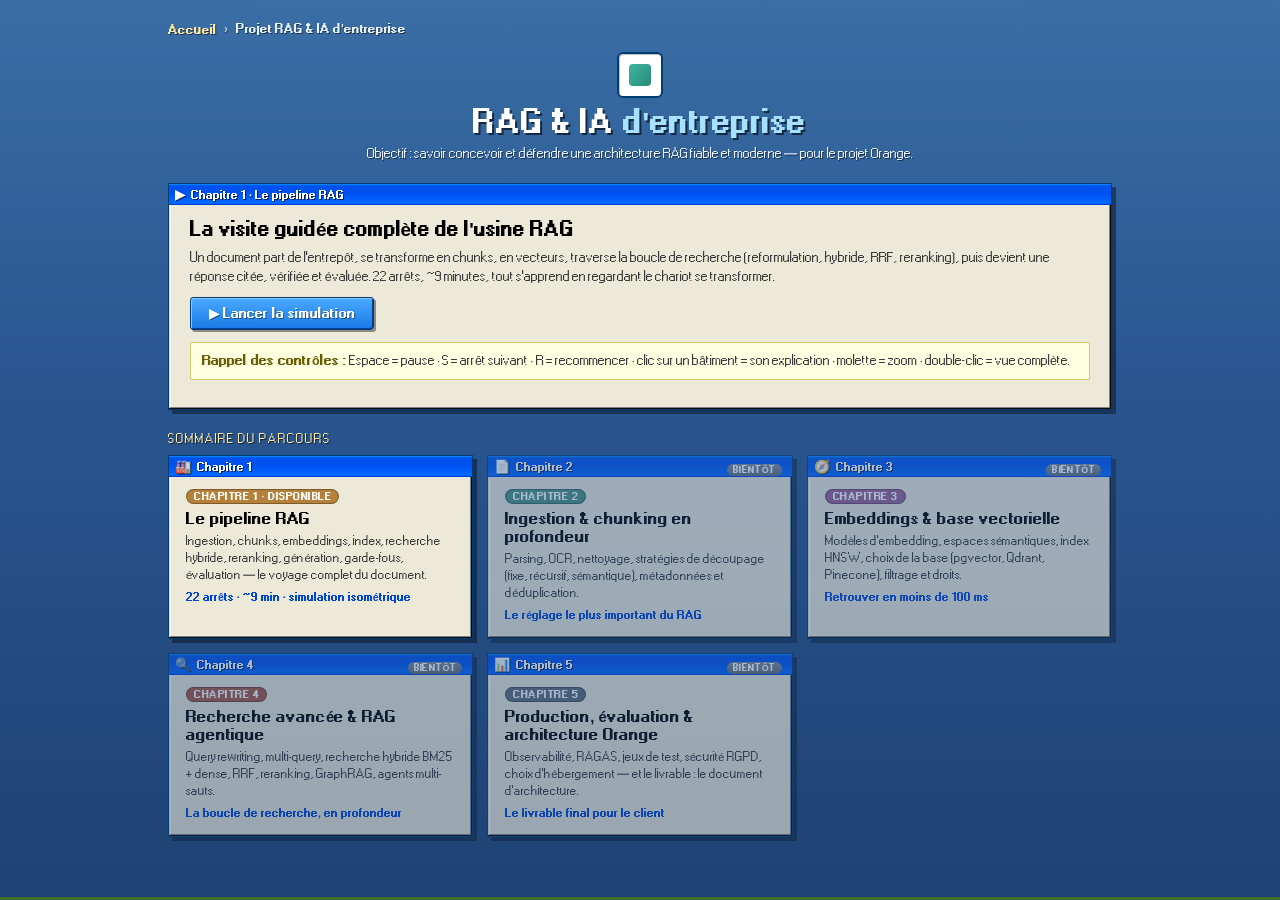
==== projets/rag/index.html @ 38a042ea "RAGTycoon v7.4 — portail renommé « La Machine à Comprendre » + avatar pixel-art de l'utilisateur en " ====
<!doctype html>
<html lang="fr" class="portal">
<head>
<meta charset="utf-8" />
<meta name="viewport" content="width=device-width, initial-scale=1, viewport-fit=cover" />
<title>RAG &amp; IA d'entreprise — RAGTycoon</title>
<meta name="description" content="Projet RAG & IA d'entreprise : apprendre en fabriquant une architecture RAG de niveau entreprise. Chapitres interactifs en simulation isométrique." />
<link rel="stylesheet" href="../../css/xp.css?v=11" />
<link rel="stylesheet" href="../../css/styles.css?v=11" />
<link rel="icon" href="data:image/svg+xml,%3Csvg xmlns='http://www.w3.org/2000/svg' viewBox='0 0 32 32'%3E%3Crect width='32' height='32' rx='5' fill='%232f3945'/%3E%3Crect x='9' y='9' width='14' height='14' rx='2' fill='%233fb5a0'/%3E%3C/svg%3E" />
</head>
<body>
<div class="portal-wrap">

  <div class="breadcrumb">
    <a href="../../index.html">Accueil</a><span class="sep">›</span>
    <span>Projet RAG &amp; IA d'entreprise</span>
  </div>

  <div class="portal-head">
    <div class="logo" aria-hidden="true"></div>
    <h1>RAG &amp; IA <span>d'entreprise</span></h1>
    <p>Objectif : savoir concevoir et défendre une architecture RAG fiable et moderne — pour le projet Orange.</p>
  </div>

  <div class="chapter-hero">
    <div class="xp-titlebar">
      <span class="xp-title-icon">▶</span>
      <span>Chapitre 1 · Le pipeline RAG</span>
    </div>
    <div class="hero-inner">
      <h2>La visite guidée complète de l'usine RAG</h2>
      <p>Un document part de l'entrepôt, se transforme en chunks, en vecteurs, traverse la boucle de recherche (reformulation,
        hybride, RRF, reranking), puis devient une réponse citée, vérifiée et évaluée. 22 arrêts, ~9 minutes, tout s'apprend en
        regardant le chariot se transformer.</p>
      <a class="cta" href="ch1-pipeline-rag/index.html">▶ Lancer la simulation</a>
      <p class="controls-hint" style="margin-top:12px"><b>Rappel des contrôles :</b> Espace = pause · S = arrêt suivant · R = recommencer ·
        clic sur un bâtiment = son explication · molette = zoom · double-clic = vue complète.</p>
    </div>
  </div>

  <div class="section-title">Sommaire du parcours</div>
  <div class="card-grid">

    <div class="card">
      <div class="xp-titlebar">
        <span class="xp-title-icon">🏭</span>
        <span>Chapitre 1</span>
      </div>
      <div class="card-inner">
        <span class="card-tag tag-ch1">Chapitre 1 · Disponible</span>
        <h3>Le pipeline RAG</h3>
        <p>Ingestion, chunks, embeddings, index, recherche hybride, reranking, génération, garde-fous, évaluation — le voyage complet du document.</p>
        <div class="card-meta">22 arrêts · ~9 min · simulation isométrique</div>
      </div>
    </div>

    <div class="card disabled">
      <span class="badge-soon">Bientôt</span>
      <div class="xp-titlebar">
        <span class="xp-title-icon">📄</span>
        <span>Chapitre 2</span>
      </div>
      <div class="card-inner">
        <span class="card-tag tag-ch2">Chapitre 2</span>
        <h3>Ingestion &amp; chunking en profondeur</h3>
        <p>Parsing, OCR, nettoyage, stratégies de découpage (fixe, récursif, sémantique), métadonnées et déduplication.</p>
        <div class="card-meta">Le réglage le plus important du RAG</div>
      </div>
    </div>

    <div class="card disabled">
      <span class="badge-soon">Bientôt</span>
      <div class="xp-titlebar">
        <span class="xp-title-icon">🧭</span>
        <span>Chapitre 3</span>
      </div>
      <div class="card-inner">
        <span class="card-tag tag-ch3">Chapitre 3</span>
        <h3>Embeddings &amp; base vectorielle</h3>
        <p>Modèles d'embedding, espaces sémantiques, index HNSW, choix de la base (pgvector, Qdrant, Pinecone), filtrage et droits.</p>
        <div class="card-meta">Retrouver en moins de 100 ms</div>
      </div>
    </div>

    <div class="card disabled">
      <span class="badge-soon">Bientôt</span>
      <div class="xp-titlebar">
        <span class="xp-title-icon">🔍</span>
        <span>Chapitre 4</span>
      </div>
      <div class="card-inner">
        <span class="card-tag tag-ch4">Chapitre 4</span>
        <h3>Recherche avancée &amp; RAG agentique</h3>
        <p>Query rewriting, multi-query, recherche hybride BM25 + dense, RRF, reranking, GraphRAG, agents multi-sauts.</p>
        <div class="card-meta">La boucle de recherche, en profondeur</div>
      </div>
    </div>

    <div class="card disabled">
      <span class="badge-soon">Bientôt</span>
      <div class="xp-titlebar">
        <span class="xp-title-icon">📊</span>
        <span>Chapitre 5</span>
      </div>
      <div class="card-inner">
        <span class="card-tag tag-ch5">Chapitre 5</span>
        <h3>Production, évaluation &amp; architecture Orange</h3>
        <p>Observabilité, RAGAS, jeux de test, sécurité RGPD, choix d'hébergement — et le livrable : le document d'architecture.</p>
        <div class="card-meta">Le livrable final pour le client</div>
      </div>
    </div>

  </div>

</div>
</body>
</html>
---- css/styles.css ----
/* RAGTycoon: park management chrome over a full screen canvas.
   Windows XP Luna theme (XP.css by botoxparty), applied to the dock, the HUD,
   the guide window, the tooltip and the portal pages. The park canvas itself
   keeps its chunky isometric look. Load AFTER xp.css so overrides win. */

:root {
  --xp-blue-dark:  #003dd7;
  --xp-blue-mid:   #0997ff;
  --xp-panel:      #ece9d8;
  --xp-panel-light:#fffef0;
  --xp-btn:        #ecebe5;
  --xp-btn-top:    #fff;
  --xp-ink:        #222;
  --xp-blue-ink:   #0046d5;
  --xp-border:     #0a0a0a;
  --xp-grey:       #7f9db9;
  --act1: #b5803a;
  --act2: #6d7fa8;
  --act3: #4a8f7c;
  --act4: #9a5d8f;
  --act5: #a8563f;
  --shadow: rgba(0, 0, 0, 0.4);
}

* { box-sizing: border-box; }

html, body {
  margin: 0; height: 100%; overflow: hidden;
  font-family: "Pixelated MS Sans Serif", Tahoma, "Segoe UI", Arial, sans-serif;
  font-size: 12px;
  color: var(--xp-ink);
  background: #3f6b2c;
  -webkit-text-size-adjust: 100%;
}

/* the desktop behind everything: classic XP blue gradient */
html.portal, html.portal body { overflow: auto; height: auto; min-height: 100%; }
body {
  background: linear-gradient(180deg, #3a6ea5 0%, #2a5791 40%, #1e4273 100%);
}

#stage { position: fixed; inset: 0; display: block; cursor: grab; touch-action: none; }
#stage.dragging { cursor: grabbing; }

/* ---------- XP bevels (the 3D chunky borders) ---------- */

.xp-outset {
  box-shadow: inset -1px -1px #0a0a0a, inset 1px 1px #fff,
              inset -2px -2px #808080, inset 2px 2px #dfdfdf;
}
.xp-inset {
  box-shadow: inset -1px -1px #fff, inset 1px 1px #808080,
              inset -2px -2px #dfdfdf, inset 2px 2px #0a0a0a;
}
.xp-window {
  background: var(--xp-panel);
  box-shadow: inset -1px -1px #0a0a0a, inset 1px 1px #dfdfdf,
              inset -2px -2px #808080, inset 2px 2px #fff,
              4px 4px 0 var(--shadow);
  padding: 3px;
}
.xp-titlebar {
  font-size: 11px; font-weight: bold; color: #fff;
  padding: 3px 3px 3px 6px;
  display: flex; align-items: center; gap: 6px;
  background: linear-gradient(180deg, #0997ff, #0053ee 8%, #0050ee 40%,
              #06f 88%, #06f 93%, #005bff 95%, #003dd7 96%, #003dd7);
  text-shadow: 1px 1px 0 rgba(0,0,0,0.6);
  margin: -3px -3px 0 -3px;
}
.xp-titlebar .xp-title-icon { font-size: 13px; }
.xp-titlebar .xp-title-spacer { flex: 1; }
.xp-titlebar .xp-tb-btn {
  width: 20px; height: 18px; min-width: 0; min-height: 0; padding: 0;
  font-size: 11px; line-height: 1; font-weight: bold;
  background: linear-gradient(180deg, #fff, #ecebe5 86%, #d8d0c4);
  border: 1px solid #003d74; border-radius: 0;
  box-shadow: inset 1px 1px #fff, inset -1px -1px #808080;
  color: #000; cursor: default;
}
.xp-titlebar .xp-tb-btn:hover { background: linear-gradient(180deg, #fff, #f6f3ed 86%, #e4ded2); }

/* ---------- buttons (XP look, keeps our sizes) ---------- */

.btn, .icon, .zoomer button {
  font-family: inherit;
  font-weight: bold;
  font-size: 12px;
  color: var(--xp-ink);
  cursor: pointer;
  background: linear-gradient(180deg, #fff, #ecebe5 86%, #d8d0c4);
  border: 1px solid #003c74;
  border-radius: 3px;
  box-shadow: inset 1px 1px #fff, inset -1px -1px #808080;
  padding: 4px 12px;
  min-width: 0; min-height: 23px;
  text-decoration: none;
  display: inline-flex; align-items: center; justify-content: center; gap: 6px;
}
.btn:hover, .icon:hover, .zoomer button:hover {
  background: linear-gradient(180deg, #fff, #f6f3ed 86%, #e4ded2);
}
.btn:active, .icon:active, .zoomer button:active {
  background: linear-gradient(180deg, #d8d0c4, #ecebe5);
  box-shadow: inset 1px 1px #808080, inset -1px -1px #fff;
  transform: translate(1px, 1px);
}
.btn:focus, .icon:focus, .zoomer button:focus { outline: 1px dotted #000; outline-offset: -4px; }
.btn.primary { background: linear-gradient(180deg, #eaf4ff, #cfe4fc 60%, #a8cdf5); border-color: #003c74; }

.icon { width: 40px; height: 40px; padding: 0; font-size: 14px; min-width: 0; }
.zoomer button { width: 30px; height: 30px; padding: 0; font-size: 14px; min-width: 0; }

/* ---------- topbar (an XP title bar) ---------- */

.topbar {
  position: fixed; top: 0; left: 0; right: 0; z-index: 30;
  display: flex; align-items: center; gap: 10px;
  padding: 6px 10px;
  background: linear-gradient(180deg, #0997ff, #0053ee 8%, #0050ee 40%,
              #06f 88%, #06f 93%, #005bff 95%, #003dd7 96%, #003dd7);
  border-bottom: 2px solid #002b8f;
  box-shadow: 0 2px 0 var(--shadow);
}
.brand { display: flex; align-items: center; gap: 8px; margin-right: auto; min-width: 0; }
.logo {
  width: 24px; height: 24px; flex: none;
  background: #fff;
  border: 1px solid #003d74; border-radius: 3px;
  position: relative;
  box-shadow: inset 1px 1px 0 #c0c0c0;
}
.logo::after {
  content: ""; position: absolute; inset: 4px;
  background: linear-gradient(135deg, #3fb5a0, #2a8a7a); border-radius: 2px;
}
.brand-text { min-width: 0; }
.brand-text h1 {
  margin: 0; font-size: 16px; letter-spacing: 0; line-height: 1.1;
  color: #fff; font-weight: bold;
  text-shadow: 1px 1px 0 rgba(0,0,0,0.5);
}
.brand-text h1 span { color: #d6f0ff; }
.brand-text p {
  margin: 0; font-size: 11px; color: #e6f3ff;
  text-shadow: 1px 1px 0 rgba(0,0,0,0.4);
  white-space: nowrap; overflow: hidden; text-overflow: ellipsis;
}
.top-actions { display: flex; gap: 6px; flex: none; }
.top-actions .btn { border-color: #003d74; color: #fff; background: linear-gradient(180deg, #4aa9ff, #1a7ae6); text-shadow: 1px 1px 0 rgba(0,0,0,0.4); }
.top-actions .btn:hover { background: linear-gradient(180deg, #6dbaff, #3a8ff0); }

/* ---------- HUD (XP status pills) ---------- */

.hud {
  position: fixed; z-index: 20;
  top: 56px; left: 10px;
  display: flex; flex-wrap: wrap; gap: 6px; align-items: center;
  max-width: min(560px, calc(100vw - 24px));
}
.hud-item {
  display: flex; align-items: baseline; gap: 6px;
  padding: 3px 9px;
  background: var(--xp-panel);
  border: 1px solid #7f9db9;
  box-shadow: inset -1px -1px #fff, inset 1px 1px #808080,
              inset -2px -2px #dfdfdf, inset 2px 2px #0a0a0a;
  border-radius: 2px;
}
.hud-item .k { font-size: 10px; letter-spacing: 0; text-transform: uppercase; color: #0046d5; font-weight: bold; }
.hud-item .v { font-size: 12px; font-weight: bold; color: #000; }
.hud-note {
  padding: 3px 9px; font-size: 11px; font-weight: bold;
  color: #fff; text-shadow: 1px 1px 0 rgba(0,0,0,0.5);
  background: linear-gradient(180deg, #4aa9ff, #1a7ae6);
  border: 1px solid #003d74; border-radius: 2px;
}

/* ---------- zoom ---------- */

.zoomer {
  position: fixed; z-index: 20; left: 10px; top: 50%; transform: translateY(-50%);
  display: flex; flex-direction: column; gap: 5px;
}

/* ---------- the guide panel (an XP window) ---------- */

.guide {
  position: fixed; z-index: 25; top: 54px; right: 10px; bottom: 92px;
  width: 372px; max-width: calc(100vw - 24px);
  overflow-y: auto;
  background: var(--xp-panel);
  padding: 3px;
  border: 1px solid #003d74;
  box-shadow: inset -1px -1px #0a0a0a, inset 1px 1px #dfdfdf,
              inset -2px -2px #808080, inset 2px 2px #fff,
              4px 4px 0 var(--shadow);
}
.guide.hidden { display: none; }
.guide .xp-titlebar { margin: -3px -3px 0 -3px; }
.guide-body { padding: 10px 12px 14px; }

.eyebrow { margin-bottom: 6px; }
.chip {
  display: inline-block; font-size: 10px; font-weight: bold;
  letter-spacing: 0.3px; text-transform: uppercase;
  padding: 2px 9px; border-radius: 9px; color: #fff;
  border: 1px solid rgba(0,0,0,0.3);
}
.chip.act1 { background: var(--act1); }
.chip.act2 { background: var(--act2); }
.chip.act3 { background: var(--act3); }
.chip.act4 { background: var(--act4); }
.chip.act5 { background: var(--act5); }

.guide h2 { margin: 2px 0 4px; font-size: 17px; line-height: 1.15; color: #000; }
.lede { margin: 0 0 8px; font-size: 12.5px; font-weight: bold; color: #3a3a3a; line-height: 1.4; }

.dwell { margin: 6px 0 2px; }
.dwell .track {
  height: 10px; background: #fff; border: 1px solid #7f9db9;
  border-radius: 2px; overflow: hidden;
  box-shadow: inset 1px 1px 2px rgba(0,0,0,0.15);
}
.dwell .track i {
  display: block; height: 100%; width: 0%;
  background: repeating-linear-gradient(90deg, #fff 0, #fff 2px, transparent 0, transparent 10px),
              linear-gradient(180deg, #acedad 0, #7be47d 14%, #4cda50 28%, #2ed330 42%, #42d845 57%, #76e275 71%, #8fe791 85%, #fff);
  transition: width 80ms linear;
}
.dwell span { display: block; margin-top: 3px; font-size: 10.5px; color: #3a3a3a; font-style: italic; }

.guide-more { margin-top: 10px; }
.guide .body { font-size: 12px; line-height: 1.5; margin: 8px 0; }
.guide .tip {
  font-size: 11.5px; line-height: 1.45;
  background: #ffffe1; border: 1px solid #d4c96a; border-radius: 2px;
  padding: 8px 10px; margin: 8px 0;
}
.guide .tip b { color: #6a5c00; }

.pin-note {
  font-size: 11.5px; background: #d8e4ee; border: 1px solid var(--xp-grey);
  border-radius: 2px; padding: 6px 8px; margin: 8px 0;
}
.pin-note .link {
  background: none; border: none; padding: 0; font: inherit; font-weight: bold;
  color: #0046d5; cursor: pointer; text-decoration: underline;
}

.sec { margin-top: 12px; }
.sec h3 {
  font-size: 11px; text-transform: uppercase; letter-spacing: 0.4px;
  color: #0046d5; margin: 0 0 6px;
}
.sec h3 .hint { text-transform: none; letter-spacing: 0; font-weight: normal; font-size: 10px; display: block; color: #3a3a3a; }
.fine { font-size: 11px; color: #3a3a3a; line-height: 1.5; }

.stop-list { display: flex; flex-wrap: wrap; gap: 4px; }
.stop-chip {
  font: inherit; font-size: 11px; font-weight: bold;
  cursor: pointer; color: #000;
  background: linear-gradient(180deg, #fff, #ecebe5 86%, #d8d0c4);
  border: 1px solid #7f9db9; border-radius: 10px; padding: 2px 8px;
}
.stop-chip i {
  font-style: normal; display: inline-block; min-width: 14px; height: 14px; line-height: 14px;
  text-align: center; border-radius: 50%; background: #4a6072; color: #fff;
  font-size: 9px; margin-right: 4px;
}
.stop-chip:hover { background: linear-gradient(180deg, #fff, #f6f3ed); }
.stop-chip.on { background: linear-gradient(180deg, #ffe9a8, #f2c14e); border-color: #8a6a20; }
.stop-chip.seen:not(.on) { opacity: 0.6; }
.stop-chip.act1 i { background: var(--act1); }
.stop-chip.act2 i { background: var(--act2); }
.stop-chip.act3 i { background: var(--act3); }
.stop-chip.act4 i { background: var(--act4); }
.stop-chip.act5 i { background: var(--act5); }

/* ---------- the dock (an XP taskbar) ---------- */

.dock {
  position: fixed; z-index: 30; left: 0; right: 0; bottom: 0;
  padding: 8px 12px 10px;
  background: linear-gradient(180deg, #2a6fd6, #1a55b8 30%, #0f3f9c 70%, #0a3588);
  border-top: 2px solid #7fb4ff;
  box-shadow: 0 -2px 0 var(--shadow);
}
.dock .progress {
  height: 6px; background: #fff; border: 1px solid #003d74;
  border-radius: 3px; overflow: hidden; margin-bottom: 8px;
  box-shadow: inset 1px 1px 2px rgba(0,0,0,0.25);
}
.dock .progress i {
  display: block; height: 100%; width: 0%;
  background: repeating-linear-gradient(90deg, #fff 0, #fff 2px, transparent 0, transparent 10px),
              linear-gradient(180deg, #acedad 0, #7be47d 14%, #4cda50 28%, #2ed330 42%, #42d845 57%, #76e275 71%, #8fe791 85%, #fff);
  transition: width 200ms linear;
}
.dock-row { display: flex; align-items: center; gap: 14px; flex-wrap: wrap; }
.dock .group { display: flex; gap: 6px; align-items: center; }
.dock .icon { background: linear-gradient(180deg, #fff, #ecebe5 86%, #d8d0c4); border-color: #003d74; }

.field.slider { display: flex; align-items: center; gap: 6px; font-size: 11px; font-weight: bold; color: #fff; text-shadow: 1px 1px 0 rgba(0,0,0,0.5); }
.field.slider b { color: #ffe9a8; }
.field.slider input { width: 110px; accent-color: #0997ff; }

.toggles { display: flex; gap: 10px; }
.toggle {
  display: flex; align-items: center; gap: 4px;
  font-size: 11px; font-weight: bold; cursor: pointer;
  color: #fff; text-shadow: 1px 1px 0 rgba(0,0,0,0.5);
}
.toggle input { accent-color: #0997ff; }

/* XP checkboxes: real squared boxes with the XP check */
input[type="checkbox"].xp-check { position: fixed; opacity: 0; margin: 0; }
.xp-check + span, .toggle input + span {
  display: inline-flex; align-items: center; gap: 5px; position: relative;
}
.toggle input + span::before {
  content: ""; display: inline-block; width: 13px; height: 13px;
  background: linear-gradient(135deg, #dcdcd7, #fff);
  border: 1px solid #1d5281; box-shadow: none;
}
.toggle input:checked + span::after {
  content: "";
  position: absolute; left: 2px; top: 50%; transform: translateY(-55%);
  width: 9px; height: 9px;
  background: url("data:image/svg+xml;charset=utf-8,%3Csvg xmlns='http://www.w3.org/2000/svg' viewBox='0 0 11 11'%3E%3Cpath stroke='%2322a122' d='M8 2h1M7 3h2M2 4h1m3 0h3M2 5h2m1 0h3M2 6h5M3 7h3M4 8h1'/%3E%3C/svg%3E") no-repeat center;
}
.toggle input:not(:disabled):hover + span::before { box-shadow: inset -2px -2px #f8b636, inset 2px 2px #fedf9c; }

/* ---------- tooltip (XP tooltip yellow) ---------- */

.tooltip {
  position: fixed; z-index: 40; pointer-events: none;
  max-width: 230px;
  background: #ffffe1; color: #000;
  border: 1px solid #000; border-radius: 2px;
  padding: 5px 8px; font-size: 11px; line-height: 1.35;
  box-shadow: 3px 3px 0 var(--shadow);
}
.tooltip b { color: #000; display: block; margin-bottom: 2px; }

/* ---------- modal (an XP window) ---------- */

.modal {
  position: fixed; inset: 0; z-index: 50;
  background: rgba(0, 20, 60, 0.5);
  display: flex; align-items: center; justify-content: center;
  padding: 18px;
}
.modal[hidden] { display: none; }
.modal-card {
  position: relative;
  max-width: 620px; max-height: 88vh; overflow-y: auto;
  background: var(--xp-panel);
  border: 1px solid #003d74;
  box-shadow: inset -1px -1px #0a0a0a, inset 1px 1px #dfdfdf,
              inset -2px -2px #808080, inset 2px 2px #fff,
              6px 6px 0 var(--shadow);
  padding: 3px;
}
.modal-card .xp-titlebar { margin: -3px -3px 0 -3px; }
.modal-inner { padding: 16px 20px 18px; }
.modal-card h2 { font-size: 14px; margin: 12px 0 4px; color: #000; }
.modal-card h2:first-child { margin-top: 0; }
.modal-card p { font-size: 12px; line-height: 1.5; margin: 6px 0; }
.modal-card ul { font-size: 11.5px; line-height: 1.55; margin: 6px 0 6px 18px; }
.modal-card .fine { font-size: 10.5px; }
.modal-close {
  position: absolute; top: 4px; right: 5px;
  width: 20px; height: 18px; padding: 0;
  font-size: 12px; font-weight: bold; line-height: 1;
  min-width: 0; min-height: 0;
  background: linear-gradient(180deg, #fff, #ecebe5 86%, #d8d0c4);
  border: 1px solid #003d74; border-radius: 0;
  cursor: pointer; color: #000;
}
.modal-close:hover { background: linear-gradient(180deg, #fff, #f6f3ed); }

/* ---------- the WMP-style narration player (bottom-left) ---------- */

.wmp {
  position: fixed; z-index: 26;
  left: 10px; bottom: calc(var(--dock-h, 96px) + 8px);
  width: 316px; max-width: calc(100vw - 20px);
  background: var(--xp-panel);
  border: 1px solid #003d74;
  box-shadow: inset -1px -1px #0a0a0a, inset 1px 1px #dfdfdf,
              inset -2px -2px #808080, inset 2px 2px #fff,
              4px 4px 0 var(--shadow);
  padding: 3px;
  font-family: "Pixelated MS Sans Serif", Tahoma, Arial, sans-serif;
}
.wmp .xp-titlebar { margin: -3px -3px 0 -3px; }
.wmp-body { padding: 7px 9px 9px; }
#wmp-viz {
  display: block; width: 100%; height: 64px;
  background: #000;
  border: 2px inset #7f9db9;
  box-shadow: inset 1px 1px 3px rgba(0,0,0,0.6);
}
.wmp-track {
  margin: 6px 1px 5px;
  font-size: 11px; font-weight: bold; color: #0046d5;
  white-space: nowrap; overflow: hidden; text-overflow: ellipsis;
}
.wmp-time-row { display: flex; align-items: center; gap: 6px; margin-bottom: 6px; }
.wmp-t {
  font-size: 10.5px; font-weight: bold; color: #222;
  background: #fff; border: 1px solid #7f9db9;
  padding: 1px 4px; min-width: 34px; text-align: center;
  box-shadow: inset 1px 1px 2px rgba(0,0,0,0.15);
}
.wmp-time-row input[type="range"] {
  flex: 1; min-width: 0;
  -webkit-appearance: none; appearance: none;
  height: 14px; margin: 0;
  background: transparent;
  cursor: pointer;
}
.wmp-time-row input[type="range"]::-webkit-slider-runnable-track {
  height: 8px;
  background: #fff;
  border: 1px solid #7f9db9;
  box-shadow: inset 1px 1px 2px rgba(0,0,0,0.25);
}
.wmp-time-row input[type="range"]::-webkit-slider-thumb {
  -webkit-appearance: none; appearance: none;
  width: 11px; height: 21px; margin-top: -7px;
  background: linear-gradient(180deg, #fff, #ecebe5 86%, #d8d0c4);
  border: 1px solid #003c74;
  box-shadow: inset 1px 1px #fff, inset -1px -1px #808080;
}
.wmp-time-row input[type="range"]::-moz-range-track {
  height: 8px; background: #fff; border: 1px solid #7f9db9;
}
.wmp-time-row input[type="range"]::-moz-range-thumb {
  width: 11px; height: 21px; border-radius: 0;
  background: linear-gradient(180deg, #fff, #ecebe5 86%, #d8d0c4);
  border: 1px solid #003c74;
}
.wmp-btns { display: flex; gap: 6px; align-items: center; }
.wmp-btns .icon { width: 34px; height: 30px; font-size: 13px; min-width: 0; }
#wmp-play { width: 44px; }

@media (max-width: 600px) {
  .wmp { width: 268px; }
  .wmp-body { padding: 5px 7px 7px; }
  #wmp-viz { height: 48px; }
  .wmp-track { font-size: 10px; }
}

/* ---------- phone sheet ---------- */

.sheet-handle {
  display: none; width: 100%;
  font: inherit; font-size: 11px; font-weight: bold; color: #3a3a3a;
  background: none; border: none; padding: 4px 0 8px; cursor: pointer;
  align-items: center; justify-content: center; gap: 6px;
}
.sheet-handle .grip {
  width: 40px; height: 5px; border-radius: 3px; background: #7f9db9;
  display: inline-block;
}

/* ---------- portal & chapter pages (non-canvas, XP desktop) ---------- */

.portal-wrap { max-width: 980px; margin: 0 auto; padding: 22px 18px 60px; }

.portal-head { text-align: center; margin-bottom: 22px; }
.avatar-frame {
  display: inline-block; padding: 4px; margin: 0 auto 12px;
  background: var(--xp-panel);
  border: 1px solid #003d74;
  box-shadow: inset -1px -1px #0a0a0a, inset 1px 1px #dfdfdf,
              inset -2px -2px #808080, inset 2px 2px #fff,
              4px 4px 0 var(--shadow);
}
.avatar-img {
  display: block; width: 132px; height: 132px;
  image-rendering: pixelated;
}
.portal-head .logo {
  width: 46px; height: 46px; margin: 0 auto 8px;
  border-radius: 6px; border-width: 2px;
}
.portal-head .logo::after { inset: 10px; border-radius: 4px; }
.portal-head h1 {
  margin: 0; font-size: 30px; color: #fff;
  text-shadow: 2px 2px 0 rgba(0,0,0,0.6); letter-spacing: 0.5px;
}
.portal-head h1 span { color: #a8e0ff; }
.portal-head p { margin: 6px 0 0; color: #e6f3ff; font-size: 13px; text-shadow: 1px 1px 0 rgba(0,0,0,0.5); }

.breadcrumb {
  display: flex; gap: 8px; align-items: center; flex-wrap: wrap;
  font-size: 12px; font-weight: bold; color: #e6f3ff; text-shadow: 1px 1px 0 rgba(0,0,0,0.5);
  margin-bottom: 16px;
}
.breadcrumb a { color: #ffe9a8; text-decoration: none; }
.breadcrumb a:hover { text-decoration: underline; }
.breadcrumb .sep { opacity: 0.7; }

.section-title {
  font-size: 12px; text-transform: uppercase; letter-spacing: 1px;
  color: #ffe9a8; text-shadow: 1px 1px 0 rgba(0,0,0,0.6); margin: 22px 0 10px;
}

.card-grid { display: grid; grid-template-columns: repeat(auto-fill, minmax(280px, 1fr)); gap: 14px; }

.card {
  background: var(--xp-panel);
  border: 1px solid #003d74;
  box-shadow: inset -1px -1px #0a0a0a, inset 1px 1px #dfdfdf,
              inset -2px -2px #808080, inset 2px 2px #fff,
              4px 4px 0 var(--shadow);
  padding: 3px;
  text-decoration: none; color: #000; display: block;
  transition: transform 0.12s ease, box-shadow 0.12s ease;
  position: relative;
}
.card .card-inner { padding: 12px 14px 14px; }
a.card:hover { transform: translateY(-2px); box-shadow: inset -1px -1px #0a0a0a, inset 1px 1px #dfdfdf,
               inset -2px -2px #808080, inset 2px 2px #fff, 6px 7px 0 var(--shadow); }
.card .card-tag {
  display: inline-block; font-size: 9.5px; font-weight: bold; letter-spacing: 0.5px;
  text-transform: uppercase; padding: 1px 7px; border-radius: 8px; color: #fff;
  margin-bottom: 6px; border: 1px solid rgba(0,0,0,0.3);
}
.card h3 { margin: 0 0 5px; font-size: 15px; line-height: 1.2; }
.card p { margin: 0; font-size: 11.5px; line-height: 1.45; color: #3a3a3a; }
.card .card-meta { margin-top: 8px; font-size: 10.5px; font-weight: bold; color: #0046d5; }

.card.disabled { opacity: 0.6; cursor: not-allowed; }
.card.disabled:hover { transform: none; box-shadow: inset -1px -1px #0a0a0a, inset 1px 1px #dfdfdf,
               inset -2px -2px #808080, inset 2px 2px #fff, 4px 4px 0 var(--shadow); }
.card .badge-soon {
  position: absolute; top: 8px; right: 10px;
  font-size: 9px; font-weight: bold; letter-spacing: 0.4px; text-transform: uppercase;
  background: linear-gradient(180deg, #7f8b98, #5f6b78); color: #fff; padding: 1px 6px; border-radius: 7px;
}

.tag-project { background: var(--act2); }
.tag-ch1 { background: var(--act1); }
.tag-ch2 { background: var(--act3); }
.tag-ch3 { background: var(--act4); }
.tag-ch4 { background: var(--act5); }
.tag-ch5 { background: #5f6b78; }

.chapter-hero {
  background: var(--xp-panel);
  border: 1px solid #003d74;
  box-shadow: inset -1px -1px #0a0a0a, inset 1px 1px #dfdfdf,
              inset -2px -2px #808080, inset 2px 2px #fff,
              4px 4px 0 var(--shadow);
  padding: 3px; margin-bottom: 16px;
}
.chapter-hero .xp-titlebar { margin: -3px -3px 0 -3px; }
.chapter-hero .hero-inner { padding: 14px 18px 16px; }
.chapter-hero h2 { margin: 0 0 8px; font-size: 19px; color: #000; }
.chapter-hero p { margin: 0 0 10px; font-size: 12.5px; line-height: 1.5; color: #3a3a3a; }
.chapter-hero .cta {
  display: inline-block;
  font: inherit; font-weight: bold; font-size: 13px;
  color: #fff; cursor: pointer;
  padding: 8px 18px;
  background: linear-gradient(180deg, #4aa9ff, #1a7ae6);
  border: 1px solid #003d74; border-radius: 3px;
  box-shadow: inset 1px 1px #8fc8ff, inset -1px -1px #0a3d8f, 2px 2px 0 var(--shadow);
  text-decoration: none; text-shadow: 1px 1px 0 rgba(0,0,0,0.4);
}
.chapter-hero .cta:hover { background: linear-gradient(180deg, #6dbaff, #3a8ff0); }

.controls-hint {
  font-size: 11.5px; line-height: 1.55; color: #3a3a3a;
  background: #ffffe1; border: 1px solid #d4c96a; border-radius: 2px;
  padding: 9px 11px; margin: 8px 0;
}
.controls-hint b { color: #6a5c00; }

/* ---------- crédit d'inspiration, bas de la page d'accueil ---------- */

.portal-credit {
  margin-top: 28px; padding: 10px 14px;
  background: var(--xp-panel);
  border: 1px solid #003d74;
  box-shadow: inset -1px -1px #0a0a0a, inset 1px 1px #dfdfdf,
              inset -2px -2px #808080, inset 2px 2px #fff,
              3px 3px 0 var(--shadow);
  font-size: 12px; color: #1a1a1a;
  text-align: center;
  font-family: "Pixelated MS Sans Serif", Tahoma, Arial, sans-serif;
}
.portal-credit a { color: #003d74; font-weight: bold; }
.portal-credit a:hover { color: #0050ee; }
.portal-credit .heart {
  display: inline-block; color: #c0202f;
  font-size: 13px; margin-left: 4px;
  animation: heart-beat 1.6s ease-in-out infinite;
}
@keyframes heart-beat {
  0%, 100% { transform: scale(1); }
  12% { transform: scale(1.28); }
  24% { transform: scale(1); }
  36% { transform: scale(1.18); }
  48% { transform: scale(1); }
}

/* ---------- outillage open source + sources, dans le guide ---------- */

.tool-list, .ref-list {
  list-style: none; margin: 6px 0 0; padding: 0;
}
.tool-list li, .ref-list li {
  margin: 0 0 7px; padding: 0;
  font-size: 12px; line-height: 1.4;
}
.tool-list li b { display: block; color: #003d74; font-size: 12px; }
.tool-list li a, .ref-list li a { color: #003d74; font-weight: bold; }
.tool-list li a:hover, .ref-list li a:hover { color: #0050ee; }
.tool-list li .d, .ref-list li .d {
  display: block; color: #3a3a3a; font-size: 11.5px; margin-top: 1px;
}
.ref-list li a { display: inline; }
.tools-sec h3, .refs-sec h3 { margin-top: 12px; }

/* ---------- Mon parcours : fenêtre cochable en bas à gauche ---------- */

.trail {
  position: fixed; left: 10px;
  bottom: calc(var(--dock-h, 96px) + 8px + 200px);
  width: 316px; max-width: calc(100vw - 20px);
  z-index: 25;
  background: var(--xp-panel);
  border: 1px solid #003d74;
  box-shadow: inset -1px -1px #0a0a0a, inset 1px 1px #dfdfdf,
              inset -2px -2px #808080, inset 2px 2px #fff,
              4px 4px 0 var(--shadow);
  font-family: "Pixelated MS Sans Serif", Tahoma, Arial, sans-serif;
}
.trail .trail-count {
  font-size: 11px; font-weight: bold; color: #fff;
  background: #0046d5; border: 1px solid #003d74;
  padding: 1px 7px; margin-right: 4px;
}
.trail-body { max-height: 34vh; overflow-y: auto; padding: 6px 8px 8px; }
.trail-hint {
  font-size: 10.5px; color: #3a3a3a; line-height: 1.4;
  margin: 2px 0 6px; padding: 4px 6px; background: #ffffe1;
  border: 1px solid #d4c96a;
}
.trail-list { list-style: none; margin: 0; padding: 0; }
.trail-list li {
  display: flex; align-items: center; gap: 6px;
  font-size: 12px; padding: 2px 4px; margin: 0;
  cursor: pointer;
}
.trail-list li:hover { background: #f2e8d5; }
.trail-list li .n {
  font-size: 10.5px; color: #6a5c00; font-weight: bold;
  min-width: 20px; text-align: right;
}
.trail-list li .nm { flex: 1; white-space: nowrap; overflow: hidden; text-overflow: ellipsis; }
.trail-list li.act { background: #c8e0ff; }
.trail-list li.done .nm { text-decoration: line-through; color: #6f6f6f; }
.trail-list input[type="checkbox"] {
  /* l'input réel est invisible mais reste cliquable : c'est le span frère
     qui dessine la case XP et la coche (un ::after sur l'input ne serait
     jamais rendu — éléments remplacés) */
  position: absolute; opacity: 0; width: 100%; height: 100%;
  margin: 0; cursor: pointer;
}
.xp-check {
  position: relative; display: inline-block;
  width: 14px; height: 14px; flex: none;
}
.xp-check span {
  display: block; width: 14px; height: 14px;
  background: #fff; border: 1px solid #7f9db9;
  box-shadow: inset 1px 1px 1px rgba(0,0,0,0.25);
}
.xp-check span:hover { border-color: #0046d5; }
.xp-check input:checked + span { background: #e8f0ff; }
.xp-check input:checked + span::after {
  content: "✓"; position: absolute; top: -1px; left: 1px;
  font-size: 12px; font-weight: bold; color: #0046d5;
}
.xp-check input:focus + span { outline: 1px dotted #000; outline-offset: 1px; }
@media (max-width: 600px) {
  .trail { width: 268px; bottom: calc(var(--dock-h, 96px) + 8px + 180px); }
}

/* ---------- responsive ---------- */

@media (max-width: 900px) {
  .guide {
    top: auto; left: 10px; right: 10px; bottom: 92px;
    width: auto; height: auto;
    max-height: 46vh;
  }
  .guide-more { display: none; }
  .guide.open .guide-more { display: block; }
  .sheet-handle { display: flex; }
  .zoomer { top: auto; bottom: 124px; transform: none; flex-direction: row; }
}

@media (max-width: 600px) {
  .brand-text p { display: none; }
  .hud { top: 54px; }
  .guide { bottom: 134px; max-height: 40vh; }
  .portal-head h1 { font-size: 24px; }
}
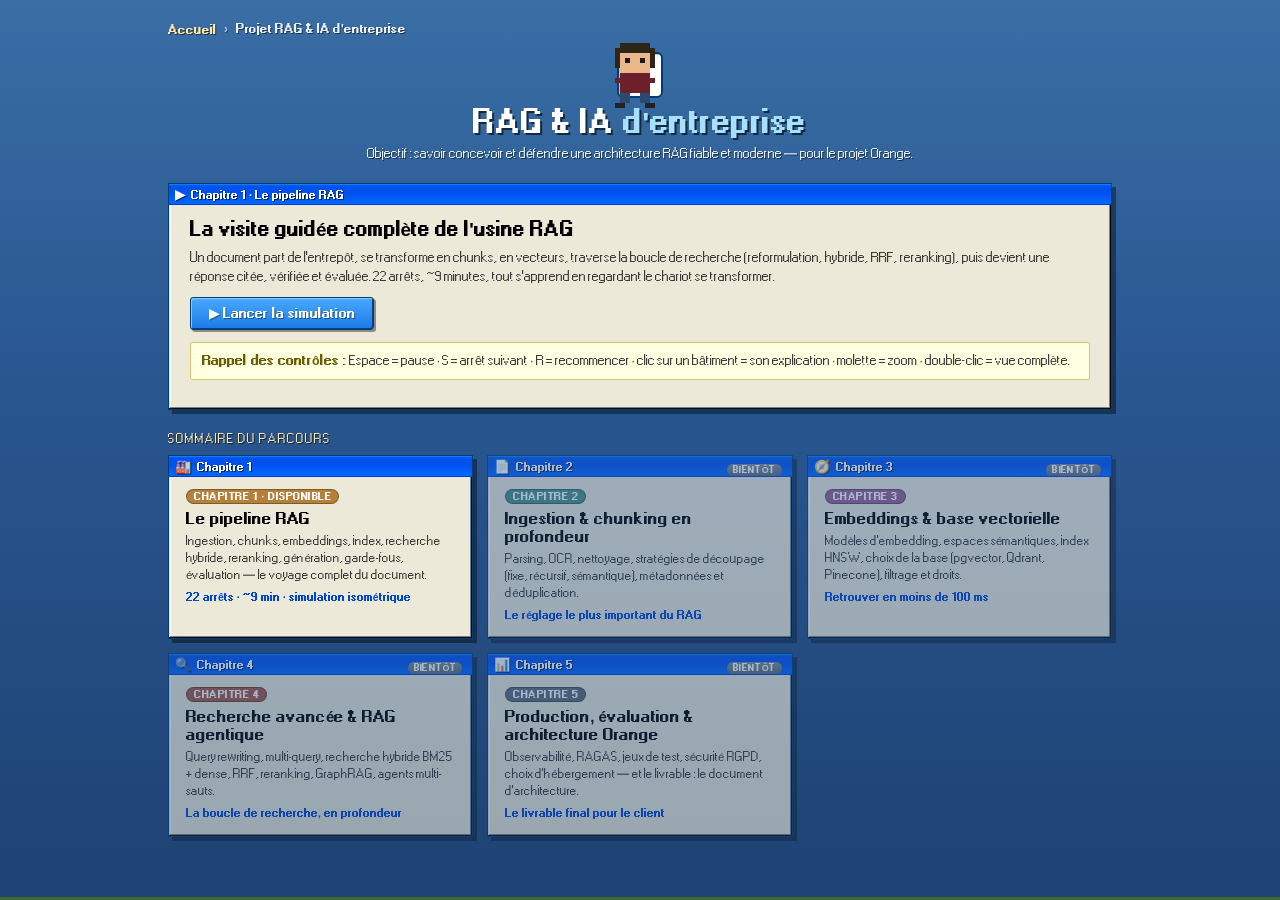
==== commit fbf92ef0: "RAGTycoon v7.7 — le logo carré blanc/vert est remplacé partout par le bonhomme pixel (pixel-guy.js) " ====
--- a/projets/rag/index.html
+++ b/projets/rag/index.html
@@ -5,8 +5,8 @@
 <meta name="viewport" content="width=device-width, initial-scale=1, viewport-fit=cover" />
 <title>RAG &amp; IA d'entreprise — RAGTycoon</title>
 <meta name="description" content="Projet RAG & IA d'entreprise : apprendre en fabriquant une architecture RAG de niveau entreprise. Chapitres interactifs en simulation isométrique." />
-<link rel="stylesheet" href="../../css/xp.css?v=11" />
-<link rel="stylesheet" href="../../css/styles.css?v=11" />
+<link rel="stylesheet" href="../../css/xp.css?v=14" />
+<link rel="stylesheet" href="../../css/styles.css?v=14" />
 <link rel="icon" href="data:image/svg+xml,%3Csvg xmlns='http://www.w3.org/2000/svg' viewBox='0 0 32 32'%3E%3Crect width='32' height='32' rx='5' fill='%232f3945'/%3E%3Crect x='9' y='9' width='14' height='14' rx='2' fill='%233fb5a0'/%3E%3C/svg%3E" />
 </head>
 <body>
@@ -113,6 +113,6 @@
 
   </div>
 
-</div>
+<script src="../../js/pixel-guy.js?v=14"></script>
 </body>
 </html>
--- a/css/styles.css
+++ b/css/styles.css
@@ -130,9 +130,13 @@
   position: relative;
   box-shadow: inset 1px 1px 0 #c0c0c0;
 }
-.logo::after {
-  content: ""; position: absolute; inset: 4px;
-  background: linear-gradient(135deg, #3fb5a0, #2a8a7a); border-radius: 2px;
+/* le carré vert a été remplacé par le petit bonhomme pixel (pixel-guy.js) */
+.logo::after { display: none; }
+.guy-canvas {
+  display: block; position: absolute;
+  image-rendering: pixelated;
+  pointer-events: none;
+  z-index: 1;
 }
 .brand-text { min-width: 0; }
 .brand-text h1 {
@@ -693,6 +697,33 @@
   .trail { width: 268px; bottom: calc(var(--dock-h, 96px) + 8px + 180px); }
 }
 
+/* ---------- bande verte en bas : petit bonhomme pixel qui marche ---------- */
+
+.pixel-strip {
+  position: relative;
+  margin: 18px -18px -60px;   /* pleine largeur au-delà du padding du portail */
+  padding: 0;
+  background: linear-gradient(180deg, #7ec850 0%, #5aa832 55%, #3f7d24 100%);
+  border-top: 4px solid #2e5c18;
+  box-shadow: inset 0 3px 0 rgba(255,255,255,0.35);
+  overflow: hidden;
+}
+.pixel-strip canvas {
+  display: block; width: 100%; height: 64px;
+  image-rendering: pixelated;
+}
+.strip-credit {
+  position: absolute; left: 12px; bottom: 8px;
+  margin: 0; padding: 2px 8px;
+  font-size: 11px; color: #fff;
+  background: rgba(20, 50, 10, 0.55);
+  border: 1px solid rgba(255,255,255,0.35);
+  font-family: "Pixelated MS Sans Serif", Tahoma, Arial, sans-serif;
+  text-shadow: 1px 1px 0 rgba(0,0,0,0.6);
+  pointer-events: none;
+}
+.strip-credit b { color: #d8f2c0; }
+
 /* ---------- responsive ---------- */
 
 @media (max-width: 900px) {
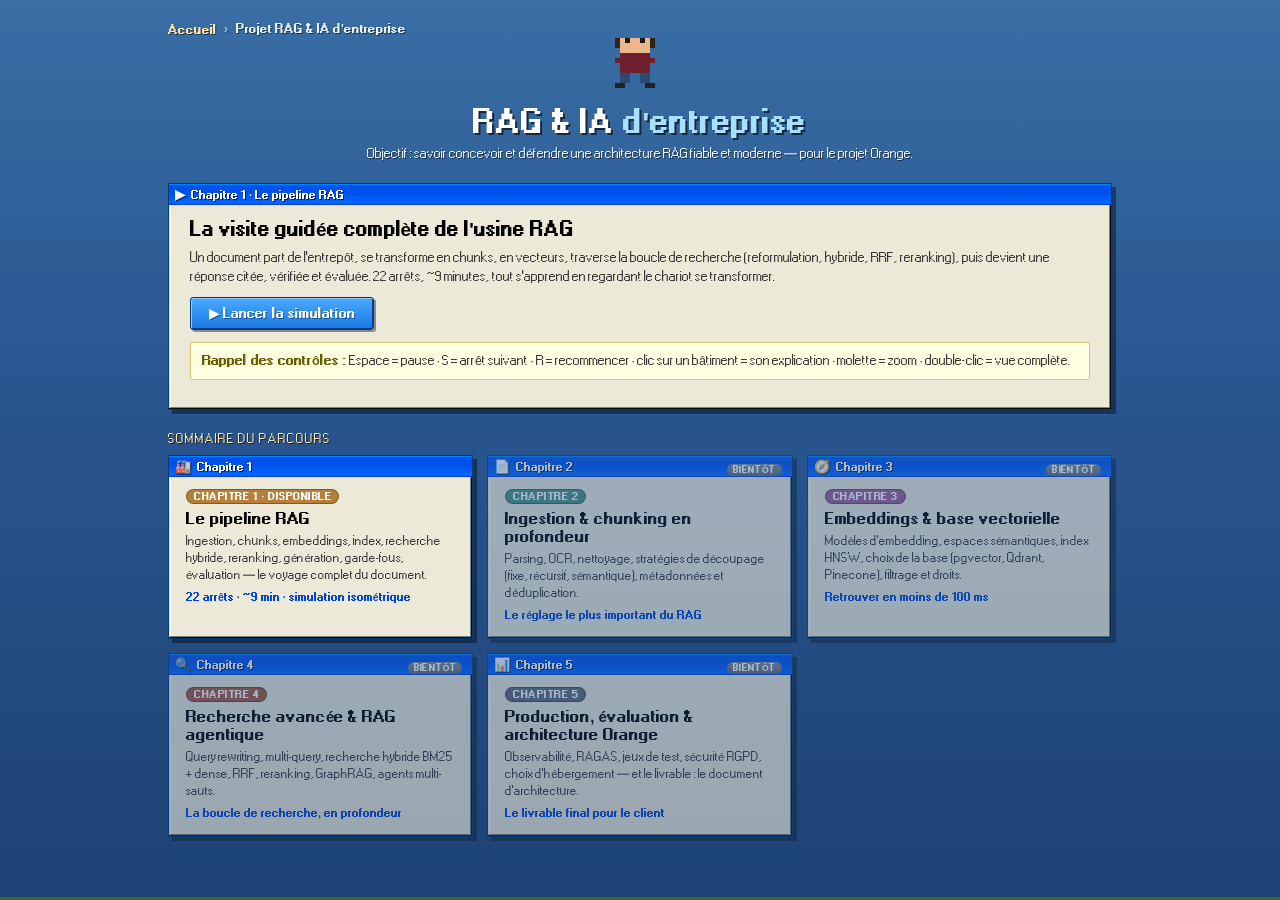
==== commit 1634fb81: "RAGTycoon v7.8 — suppression du carré blanc derrière le bonhomme pixel : logo transparent (fond et b" ====
--- a/projets/rag/index.html
+++ b/projets/rag/index.html
@@ -5,8 +5,8 @@
 <meta name="viewport" content="width=device-width, initial-scale=1, viewport-fit=cover" />
 <title>RAG &amp; IA d'entreprise — RAGTycoon</title>
 <meta name="description" content="Projet RAG & IA d'entreprise : apprendre en fabriquant une architecture RAG de niveau entreprise. Chapitres interactifs en simulation isométrique." />
-<link rel="stylesheet" href="../../css/xp.css?v=14" />
-<link rel="stylesheet" href="../../css/styles.css?v=14" />
+<link rel="stylesheet" href="../../css/xp.css?v=15" />
+<link rel="stylesheet" href="../../css/styles.css?v=15" />
 <link rel="icon" href="data:image/svg+xml,%3Csvg xmlns='http://www.w3.org/2000/svg' viewBox='0 0 32 32'%3E%3Crect width='32' height='32' rx='5' fill='%232f3945'/%3E%3Crect x='9' y='9' width='14' height='14' rx='2' fill='%233fb5a0'/%3E%3C/svg%3E" />
 </head>
 <body>
@@ -113,6 +113,6 @@
 
   </div>
 
-<script src="../../js/pixel-guy.js?v=14"></script>
+<script src="../../js/pixel-guy.js?v=15"></script>
 </body>
 </html>
--- a/css/styles.css
+++ b/css/styles.css
@@ -125,12 +125,13 @@
 .brand { display: flex; align-items: center; gap: 8px; margin-right: auto; min-width: 0; }
 .logo {
   width: 24px; height: 24px; flex: none;
-  background: #fff;
-  border: 1px solid #003d74; border-radius: 3px;
+  background: transparent;
+  border: none;
   position: relative;
-  box-shadow: inset 1px 1px 0 #c0c0c0;
-}
-/* le carré vert a été remplacé par le petit bonhomme pixel (pixel-guy.js) */
+  box-shadow: none;
+}
+/* le carré blanc/vert d'origine a été remplacé par le petit bonhomme pixel
+   (pixel-guy.js) : le conteneur ne laisse plus voir aucun cadre */
 .logo::after { display: none; }
 .guy-canvas {
   display: block; position: absolute;
@@ -489,9 +490,8 @@
 }
 .portal-head .logo {
   width: 46px; height: 46px; margin: 0 auto 8px;
-  border-radius: 6px; border-width: 2px;
-}
-.portal-head .logo::after { inset: 10px; border-radius: 4px; }
+}
+.portal-head .logo::after { display: none; }
 .portal-head h1 {
   margin: 0; font-size: 30px; color: #fff;
   text-shadow: 2px 2px 0 rgba(0,0,0,0.6); letter-spacing: 0.5px;
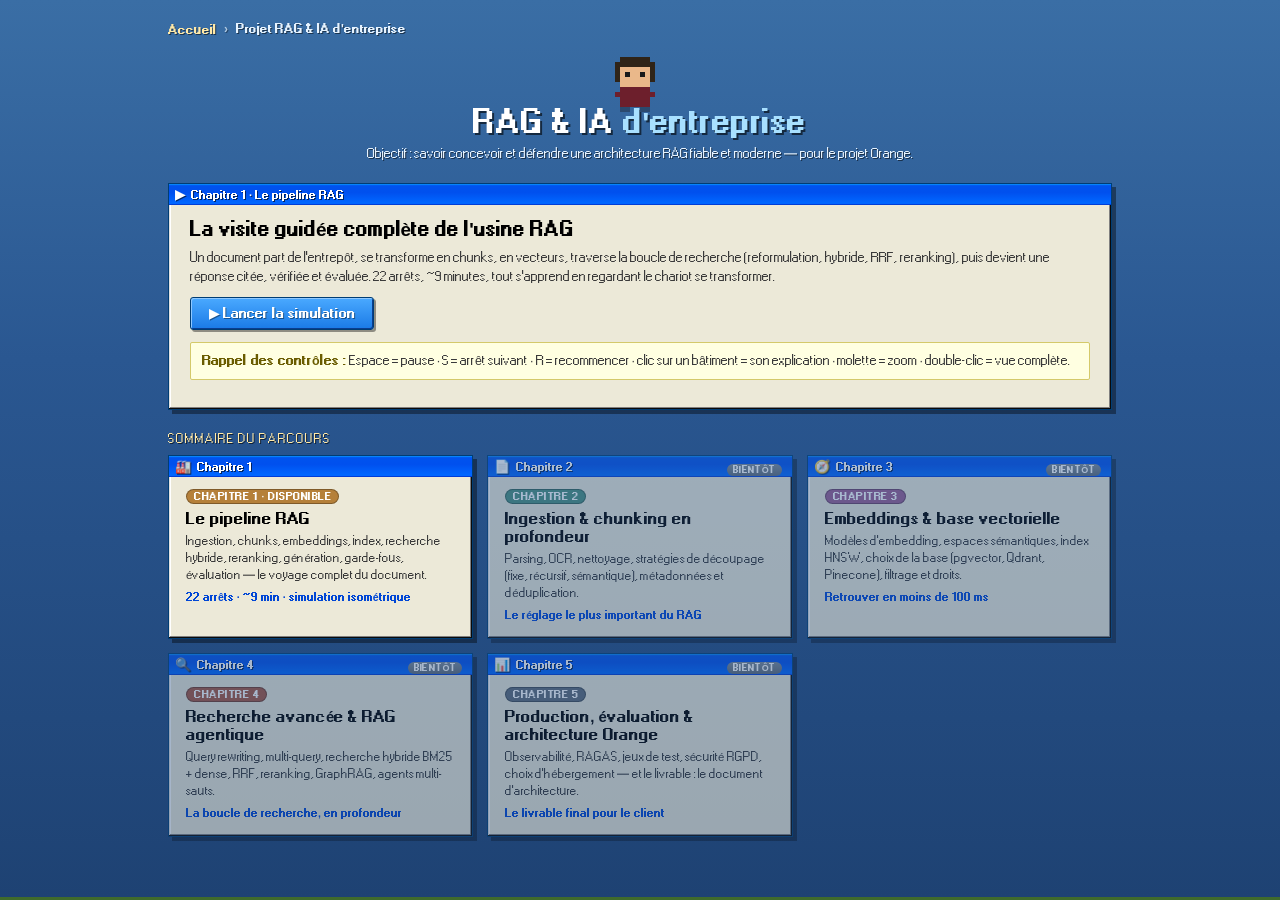
==== commit e83480d2: "RAGTycoon v7.9 — alignement du cours RAG avec la documentation de référence (books/docs) : - Chunker" ====
--- a/projets/rag/index.html
+++ b/projets/rag/index.html
@@ -5,8 +5,8 @@
 <meta name="viewport" content="width=device-width, initial-scale=1, viewport-fit=cover" />
 <title>RAG &amp; IA d'entreprise — RAGTycoon</title>
 <meta name="description" content="Projet RAG & IA d'entreprise : apprendre en fabriquant une architecture RAG de niveau entreprise. Chapitres interactifs en simulation isométrique." />
-<link rel="stylesheet" href="../../css/xp.css?v=15" />
-<link rel="stylesheet" href="../../css/styles.css?v=15" />
+<link rel="stylesheet" href="../../css/xp.css?v=16" />
+<link rel="stylesheet" href="../../css/styles.css?v=16" />
 <link rel="icon" href="data:image/svg+xml,%3Csvg xmlns='http://www.w3.org/2000/svg' viewBox='0 0 32 32'%3E%3Crect width='32' height='32' rx='5' fill='%232f3945'/%3E%3Crect x='9' y='9' width='14' height='14' rx='2' fill='%233fb5a0'/%3E%3C/svg%3E" />
 </head>
 <body>
@@ -113,6 +113,6 @@
 
   </div>
 
-<script src="../../js/pixel-guy.js?v=15"></script>
+<script src="../../js/pixel-guy.js?v=16"></script>
 </body>
 </html>
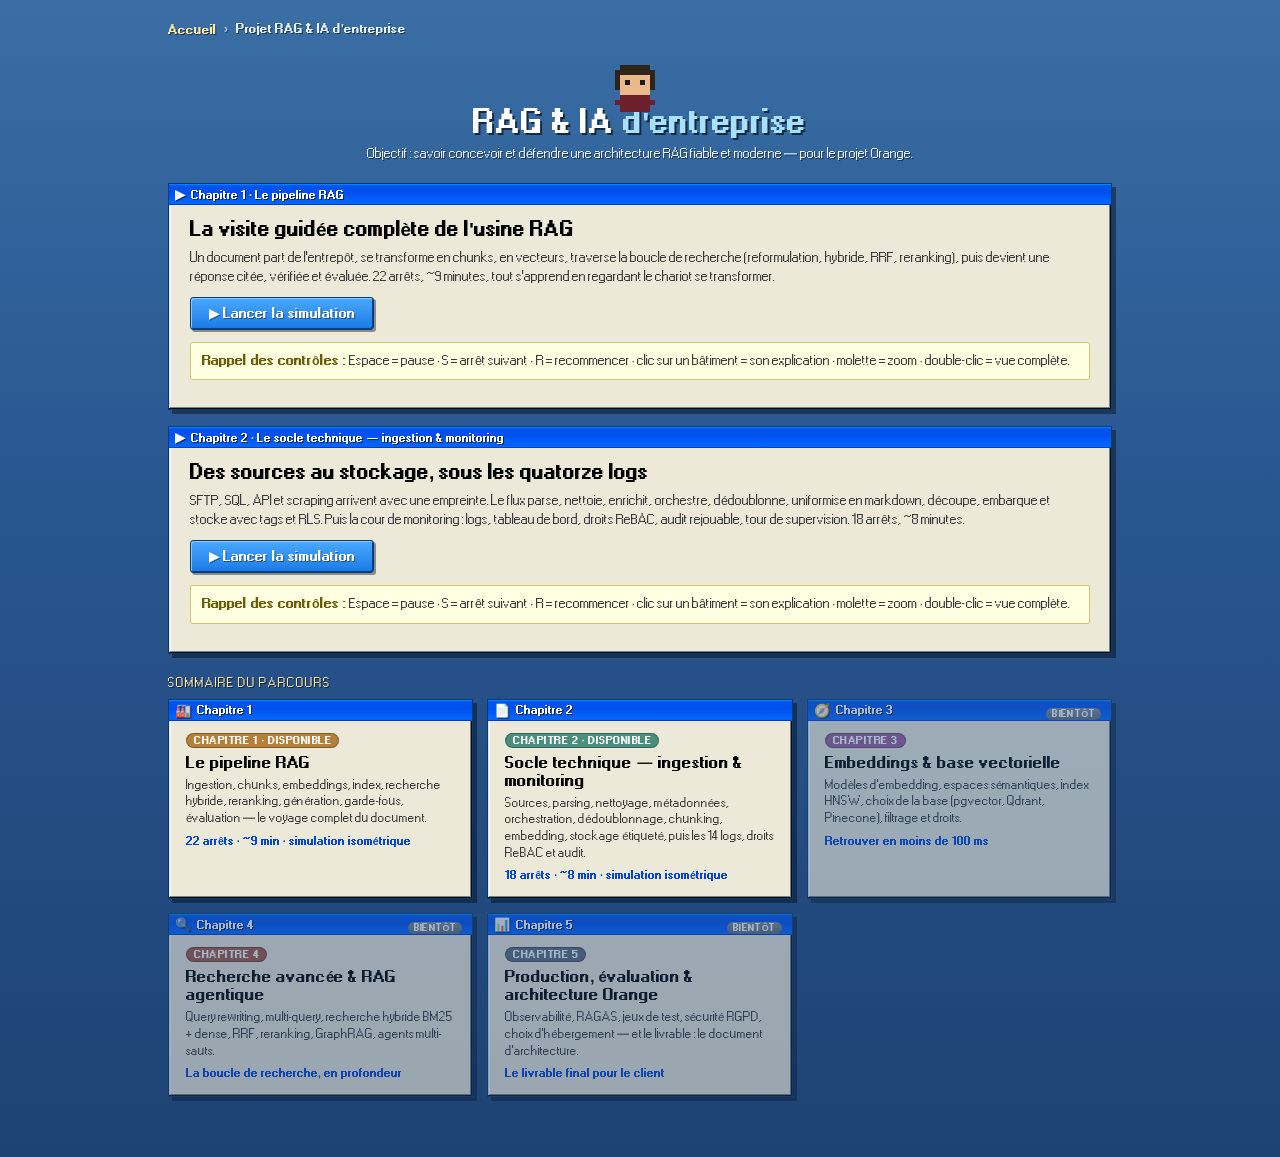
==== commit 417c2ffa: "RAGTycoon — Chapitre 2 disponible : page de visite et sommaire index.html du parc (18 arrêts, pannea" ====
--- a/projets/rag/index.html
+++ b/projets/rag/index.html
@@ -39,6 +39,22 @@
     </div>
   </div>
 
+  <div class="chapter-hero">
+    <div class="xp-titlebar">
+      <span class="xp-title-icon">▶</span>
+      <span>Chapitre 2 · Le socle technique — ingestion &amp; monitoring</span>
+    </div>
+    <div class="hero-inner">
+      <h2>Des sources au stockage, sous les quatorze logs</h2>
+      <p>SFTP, SQL, API et scraping arrivent avec une empreinte. Le flux parse, nettoie, enrichit, orchestre, dédoublonne,
+        uniformise en markdown, découpe, embarque et stocke avec tags et RLS. Puis la cour de monitoring : logs, tableau de bord,
+        droits ReBAC, audit rejouable, tour de supervision. 18 arrêts, ~8 minutes.</p>
+      <a class="cta" href="ch2-socle-technique/index.html">▶ Lancer la simulation</a>
+      <p class="controls-hint" style="margin-top:12px"><b>Rappel des contrôles :</b> Espace = pause · S = arrêt suivant · R = recommencer ·
+        clic sur un bâtiment = son explication · molette = zoom · double-clic = vue complète.</p>
+    </div>
+  </div>
+
   <div class="section-title">Sommaire du parcours</div>
   <div class="card-grid">
 
@@ -55,17 +71,16 @@
       </div>
     </div>
 
-    <div class="card disabled">
-      <span class="badge-soon">Bientôt</span>
+    <div class="card">
       <div class="xp-titlebar">
         <span class="xp-title-icon">📄</span>
         <span>Chapitre 2</span>
       </div>
       <div class="card-inner">
-        <span class="card-tag tag-ch2">Chapitre 2</span>
-        <h3>Ingestion &amp; chunking en profondeur</h3>
-        <p>Parsing, OCR, nettoyage, stratégies de découpage (fixe, récursif, sémantique), métadonnées et déduplication.</p>
-        <div class="card-meta">Le réglage le plus important du RAG</div>
+        <span class="card-tag tag-ch2">Chapitre 2 · Disponible</span>
+        <h3>Socle technique — ingestion &amp; monitoring</h3>
+        <p>Sources, parsing, nettoyage, métadonnées, orchestration, dédoublonnage, chunking, embedding, stockage étiqueté, puis les 14 logs, droits ReBAC et audit.</p>
+        <div class="card-meta">18 arrêts · ~8 min · simulation isométrique</div>
       </div>
     </div>
 
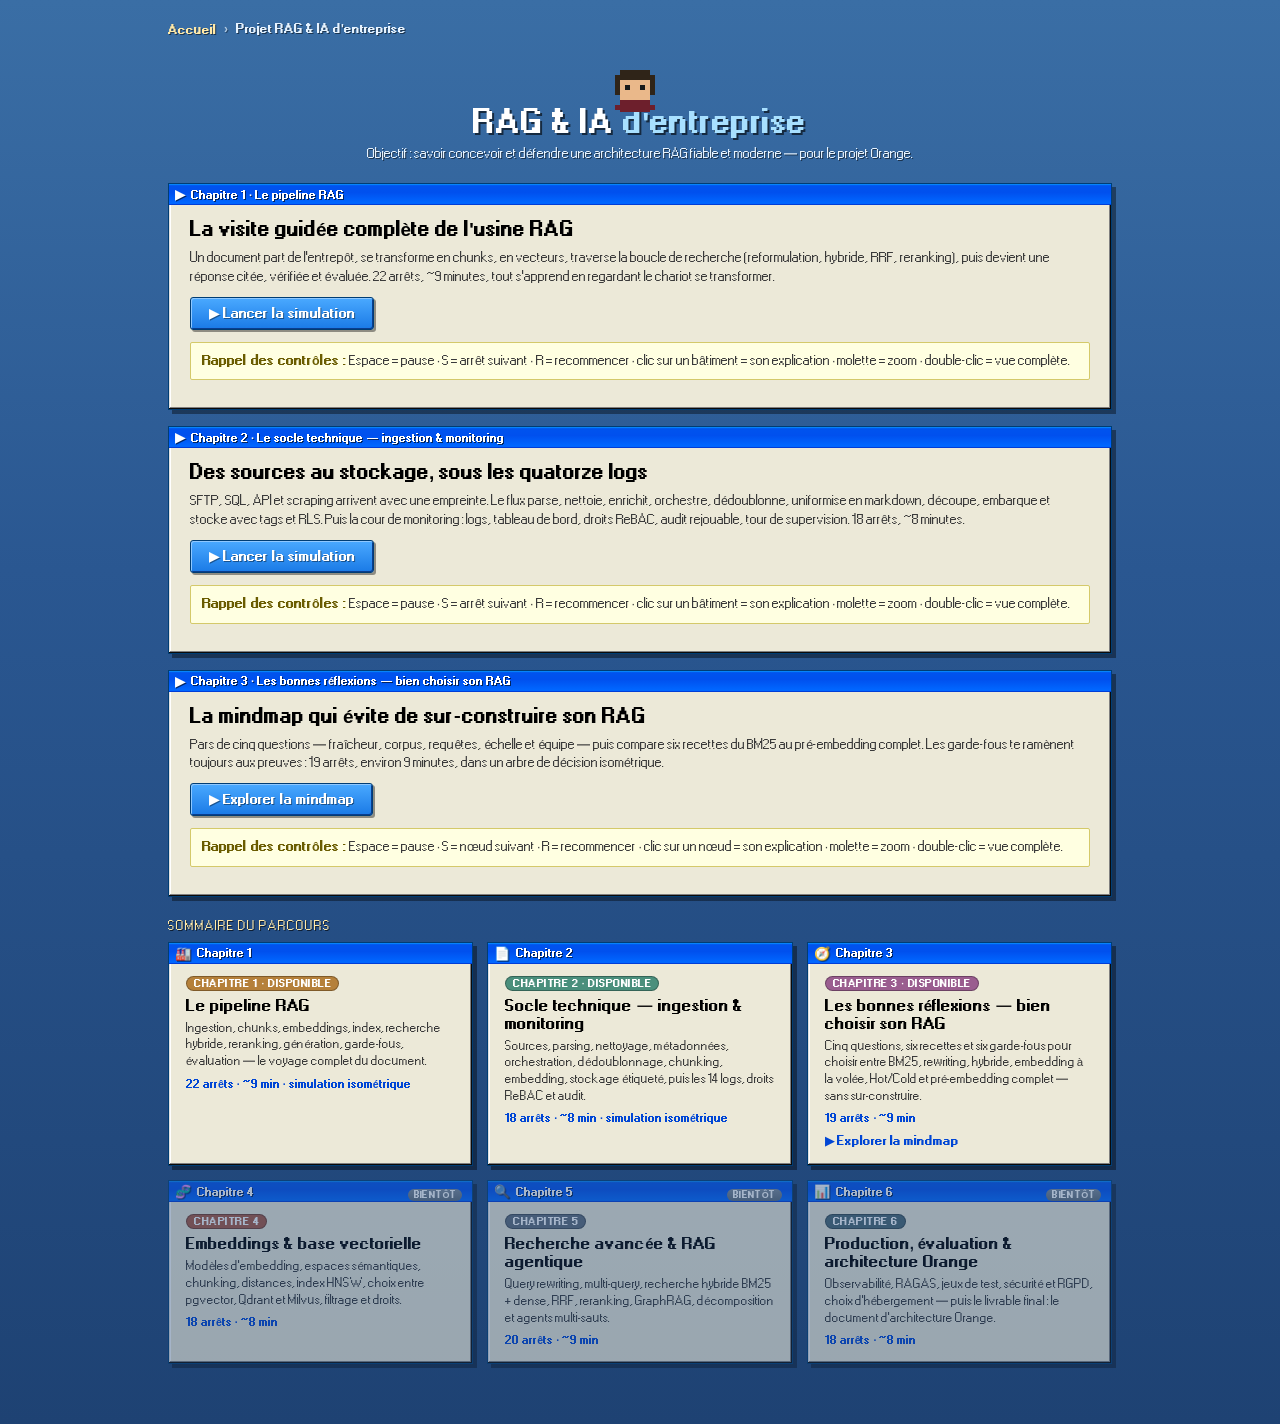
==== commit 9a30753d: "Sommaire : ch3 disponible, ch4–ch6 bientôt ; décor usine optionnel Carte et hero du chapitre 3 selon" ====
--- a/projets/rag/index.html
+++ b/projets/rag/index.html
@@ -5,8 +5,8 @@
 <meta name="viewport" content="width=device-width, initial-scale=1, viewport-fit=cover" />
 <title>RAG &amp; IA d'entreprise — RAGTycoon</title>
 <meta name="description" content="Projet RAG & IA d'entreprise : apprendre en fabriquant une architecture RAG de niveau entreprise. Chapitres interactifs en simulation isométrique." />
-<link rel="stylesheet" href="../../css/xp.css?v=16" />
-<link rel="stylesheet" href="../../css/styles.css?v=16" />
+<link rel="stylesheet" href="../../css/xp.css?v=19" />
+<link rel="stylesheet" href="../../css/styles.css?v=19" />
 <link rel="icon" href="data:image/svg+xml,%3Csvg xmlns='http://www.w3.org/2000/svg' viewBox='0 0 32 32'%3E%3Crect width='32' height='32' rx='5' fill='%232f3945'/%3E%3Crect x='9' y='9' width='14' height='14' rx='2' fill='%233fb5a0'/%3E%3C/svg%3E" />
 </head>
 <body>
@@ -55,6 +55,20 @@
     </div>
   </div>
 
+  <div class="chapter-hero">
+    <div class="xp-titlebar">
+      <span class="xp-title-icon">▶</span>
+      <span>Chapitre 3 · Les bonnes réflexions — bien choisir son RAG</span>
+    </div>
+    <div class="hero-inner">
+      <h2>La mindmap qui évite de sur-construire son RAG</h2>
+      <p>Pars de cinq questions — fraîcheur, corpus, requêtes, échelle et équipe — puis compare six recettes du BM25 au pré-embedding complet. Les garde-fous te ramènent toujours aux preuves : 19 arrêts, environ 9 minutes, dans un arbre de décision isométrique.</p>
+      <a class="cta" href="ch3-bonnes-reflexions/index.html">▶ Explorer la mindmap</a>
+      <p class="controls-hint" style="margin-top:12px"><b>Rappel des contrôles :</b> Espace = pause · S = nœud suivant · R = recommencer ·
+        clic sur un nœud = son explication · molette = zoom · double-clic = vue complète.</p>
+    </div>
+  </div>
+
   <div class="section-title">Sommaire du parcours</div>
   <div class="card-grid">
 
@@ -84,17 +98,31 @@
       </div>
     </div>
 
-    <div class="card disabled">
-      <span class="badge-soon">Bientôt</span>
+    <a class="card" href="ch3-bonnes-reflexions/index.html">
       <div class="xp-titlebar">
         <span class="xp-title-icon">🧭</span>
         <span>Chapitre 3</span>
       </div>
       <div class="card-inner">
-        <span class="card-tag tag-ch3">Chapitre 3</span>
+        <span class="card-tag tag-ch3">Chapitre 3 · Disponible</span>
+        <h3>Les bonnes réflexions — bien choisir son RAG</h3>
+        <p>Cinq questions, six recettes et six garde-fous pour choisir entre BM25, rewriting, hybride, embedding à la volée, Hot/Cold et pré-embedding complet — sans sur-construire.</p>
+        <div class="card-meta">19 arrêts · ~9 min</div>
+        <span class="card-cta">▶ Explorer la mindmap</span>
+      </div>
+    </a>
+
+    <div class="card disabled">
+      <span class="badge-soon">Bientôt</span>
+      <div class="xp-titlebar">
+        <span class="xp-title-icon">🧬</span>
+        <span>Chapitre 4</span>
+      </div>
+      <div class="card-inner">
+        <span class="card-tag tag-ch4">Chapitre 4</span>
         <h3>Embeddings &amp; base vectorielle</h3>
-        <p>Modèles d'embedding, espaces sémantiques, index HNSW, choix de la base (pgvector, Qdrant, Pinecone), filtrage et droits.</p>
-        <div class="card-meta">Retrouver en moins de 100 ms</div>
+        <p>Modèles d’embedding, espaces sémantiques, chunking, distances, index HNSW, choix entre pgvector, Qdrant et Milvus, filtrage et droits.</p>
+        <div class="card-meta">18 arrêts · ~8 min</div>
       </div>
     </div>
 
@@ -102,13 +130,13 @@
       <span class="badge-soon">Bientôt</span>
       <div class="xp-titlebar">
         <span class="xp-title-icon">🔍</span>
-        <span>Chapitre 4</span>
+        <span>Chapitre 5</span>
       </div>
       <div class="card-inner">
-        <span class="card-tag tag-ch4">Chapitre 4</span>
+        <span class="card-tag tag-ch5">Chapitre 5</span>
         <h3>Recherche avancée &amp; RAG agentique</h3>
-        <p>Query rewriting, multi-query, recherche hybride BM25 + dense, RRF, reranking, GraphRAG, agents multi-sauts.</p>
-        <div class="card-meta">La boucle de recherche, en profondeur</div>
+        <p>Query rewriting, multi-query, recherche hybride BM25 + dense, RRF, reranking, GraphRAG, décomposition et agents multi-sauts.</p>
+        <div class="card-meta">20 arrêts · ~9 min</div>
       </div>
     </div>
 
@@ -116,18 +144,18 @@
       <span class="badge-soon">Bientôt</span>
       <div class="xp-titlebar">
         <span class="xp-title-icon">📊</span>
-        <span>Chapitre 5</span>
+        <span>Chapitre 6</span>
       </div>
       <div class="card-inner">
-        <span class="card-tag tag-ch5">Chapitre 5</span>
+        <span class="card-tag tag-ch6">Chapitre 6</span>
         <h3>Production, évaluation &amp; architecture Orange</h3>
-        <p>Observabilité, RAGAS, jeux de test, sécurité RGPD, choix d'hébergement — et le livrable : le document d'architecture.</p>
-        <div class="card-meta">Le livrable final pour le client</div>
+        <p>Observabilité, RAGAS, jeux de test, sécurité et RGPD, choix d’hébergement — puis le livrable final : le document d’architecture Orange.</p>
+        <div class="card-meta">18 arrêts · ~8 min</div>
       </div>
     </div>
 
   </div>
 
-<script src="../../js/pixel-guy.js?v=16"></script>
+<script src="../../js/pixel-guy.js?v=19"></script>
 </body>
 </html>
--- a/css/styles.css
+++ b/css/styles.css
@@ -537,6 +537,7 @@
 .card h3 { margin: 0 0 5px; font-size: 15px; line-height: 1.2; }
 .card p { margin: 0; font-size: 11.5px; line-height: 1.45; color: #3a3a3a; }
 .card .card-meta { margin-top: 8px; font-size: 10.5px; font-weight: bold; color: #0046d5; }
+.card .card-cta { display: inline-block; margin-top: 10px; font-size: 11.5px; font-weight: bold; color: #0046d5; }
 
 .card.disabled { opacity: 0.6; cursor: not-allowed; }
 .card.disabled:hover { transform: none; box-shadow: inset -1px -1px #0a0a0a, inset 1px 1px #dfdfdf,
@@ -553,6 +554,7 @@
 .tag-ch3 { background: var(--act4); }
 .tag-ch4 { background: var(--act5); }
 .tag-ch5 { background: #5f6b78; }
+.tag-ch6 { background: #4a6670; }
 
 .chapter-hero {
   background: var(--xp-panel);
